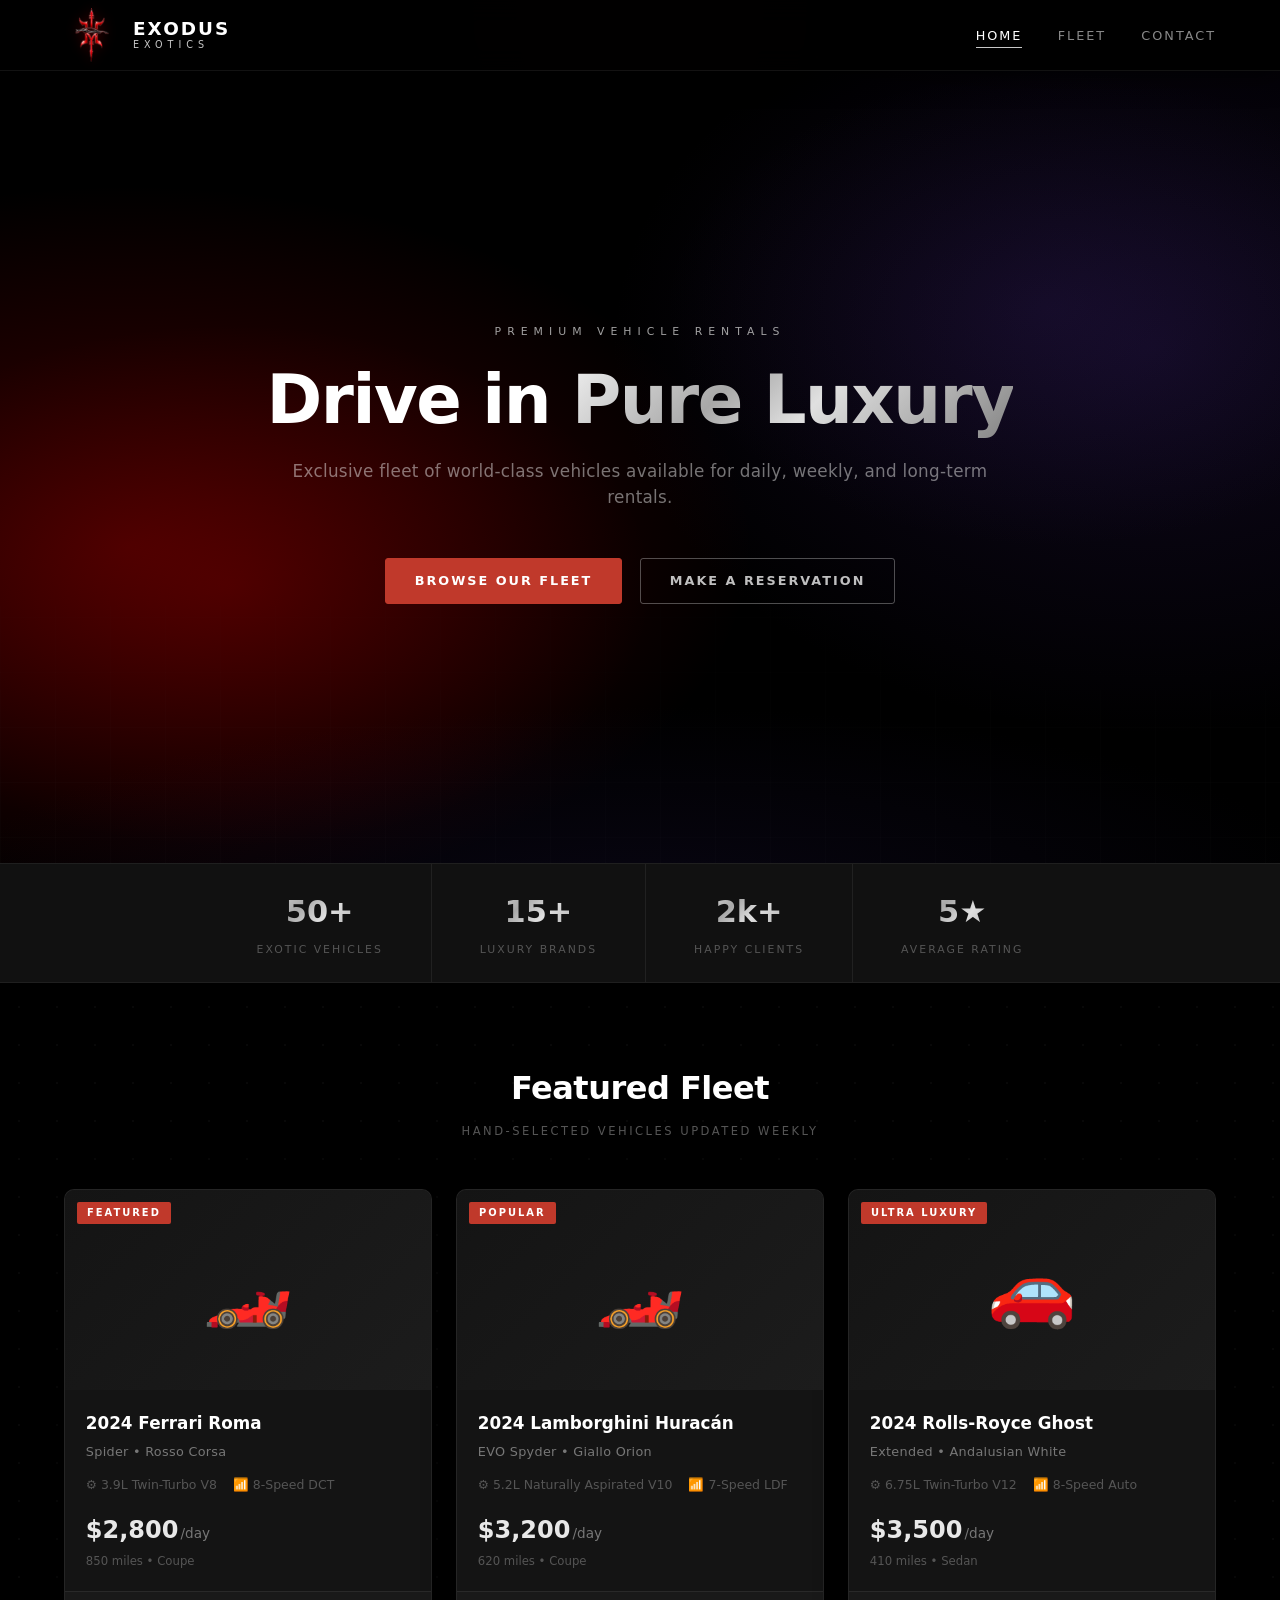
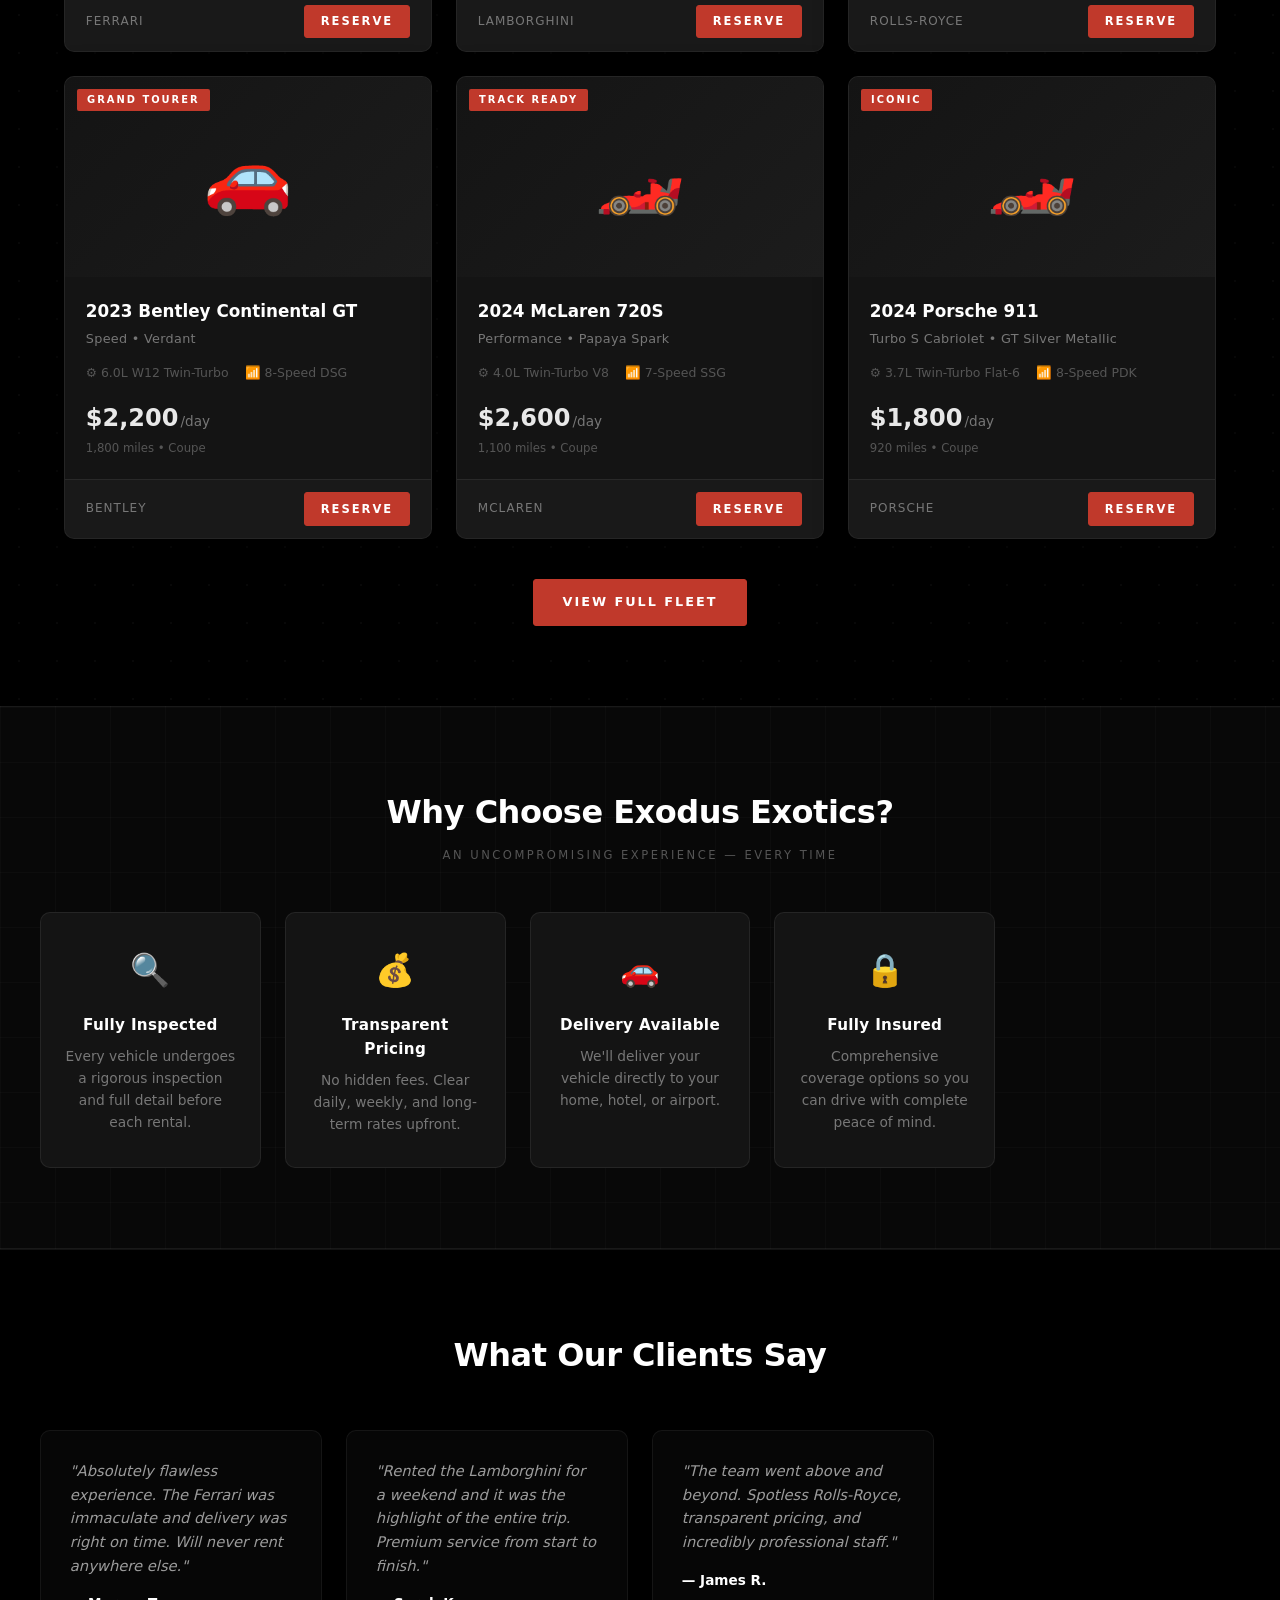
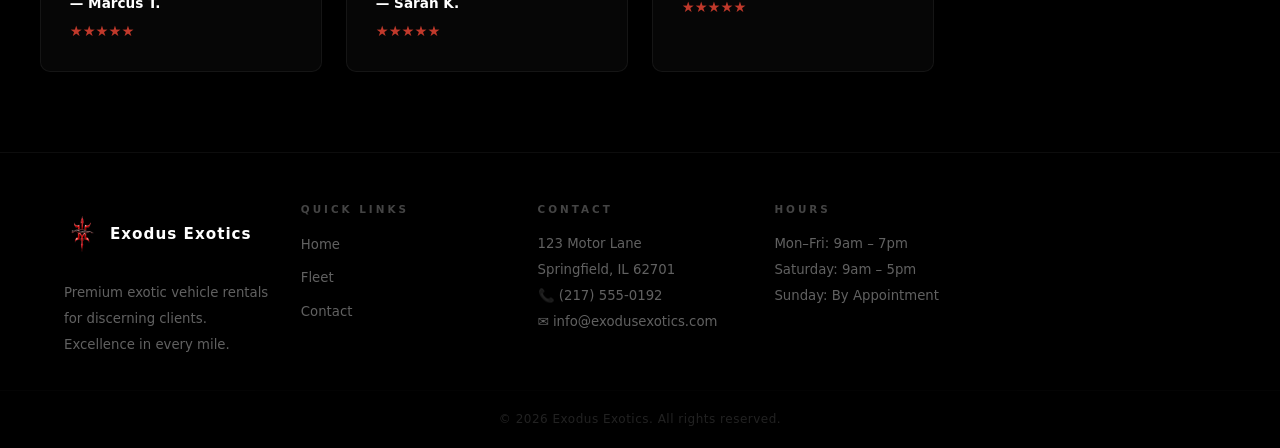
==== index.html @ 850cd9f9 "Initial commit — Exodus Exotics website Co-Authored-By: Claude Sonnet 4.6 <noreply@anthropic.com>" ====
<!DOCTYPE html>
<html lang="en">
<head>
  <meta charset="UTF-8" />
  <meta name="viewport" content="width=device-width, initial-scale=1.0" />
  <title>Exodus Exotics | Premium Vehicle Rentals</title>
  <link rel="stylesheet" href="css/style.css" />
</head>
<body>

  <!-- PRELOADER -->
  <div id="preloader" aria-hidden="true">
    <img src="images/logo-transparent.svg" alt="" class="pre-logo" />
    <div class="pre-brand">Exodus Exotics</div>
    <div class="pre-tagline">Premium Vehicle Experience</div>
    <div class="pre-bar"></div>
  </div>

  <!-- NAVBAR -->
  <nav class="navbar">
    <div class="nav-container">
      <a href="index.html" class="logo">
        <img src="images/logo-transparent.svg" alt="Exodus Exotics" class="logo-img" />
        <span class="logo-text">Exodus<span class="logo-accent">Exotics</span></span>
      </a>
      <ul class="nav-links">
        <li><a href="index.html" class="active">Home</a></li>
        <li><a href="inventory.html">Fleet</a></li>
        <li><a href="contact.html">Contact</a></li>
      </ul>
      <button class="nav-toggle" id="navToggle">&#9776;</button>
    </div>
  </nav>

  <!-- HERO -->
  <section class="hero">
    <div class="hero-content">
      <span class="hero-eyebrow">Premium Vehicle Rentals</span>
      <h1>Drive in <span>Pure Luxury</span></h1>
      <p>Exclusive fleet of world-class vehicles available for daily, weekly, and long-term rentals.</p>
      <a href="inventory.html" class="btn btn-primary">Browse Our Fleet</a>
      <a href="contact.html" class="btn btn-outline">Make a Reservation</a>
    </div>
  </section>

  <!-- STATS BAR -->
  <section class="stats-bar">
    <div class="stat"><span class="stat-num">50+</span><span class="stat-label">Exotic Vehicles</span></div>
    <div class="stat"><span class="stat-num">15+</span><span class="stat-label">Luxury Brands</span></div>
    <div class="stat"><span class="stat-num">2k+</span><span class="stat-label">Happy Clients</span></div>
    <div class="stat"><span class="stat-num">5&#9733;</span><span class="stat-label">Average Rating</span></div>
  </section>

  <!-- FEATURED FLEET -->
  <section class="section">
    <div class="section-header">
      <h2>Featured Fleet</h2>
      <p>Hand-selected vehicles updated weekly</p>
    </div>
    <div class="car-grid" id="featuredGrid"></div>
    <div class="center-btn">
      <a href="inventory.html" class="btn btn-primary">View Full Fleet</a>
    </div>
  </section>

  <!-- WHY US -->
  <section class="section why-us">
    <div class="section-header">
      <h2>Why Choose Exodus Exotics?</h2>
      <p>An uncompromising experience — every time</p>
    </div>
    <div class="features-grid">
      <div class="feature-card">
        <div class="feature-icon">&#128269;</div>
        <h3>Fully Inspected</h3>
        <p>Every vehicle undergoes a rigorous inspection and full detail before each rental.</p>
      </div>
      <div class="feature-card">
        <div class="feature-icon">&#128176;</div>
        <h3>Transparent Pricing</h3>
        <p>No hidden fees. Clear daily, weekly, and long-term rates upfront.</p>
      </div>
      <div class="feature-card">
        <div class="feature-icon">&#128663;</div>
        <h3>Delivery Available</h3>
        <p>We'll deliver your vehicle directly to your home, hotel, or airport.</p>
      </div>
      <div class="feature-card">
        <div class="feature-icon">&#128274;</div>
        <h3>Fully Insured</h3>
        <p>Comprehensive coverage options so you can drive with complete peace of mind.</p>
      </div>
    </div>
  </section>

  <!-- TESTIMONIALS -->
  <section class="section testimonials">
    <div class="section-header">
      <h2>What Our Clients Say</h2>
    </div>
    <div class="testimonial-grid">
      <div class="testimonial-card">
        <p>"Absolutely flawless experience. The Ferrari was immaculate and delivery was right on time. Will never rent anywhere else."</p>
        <div class="testimonial-author">— Marcus T.</div>
        <div class="stars">&#9733;&#9733;&#9733;&#9733;&#9733;</div>
      </div>
      <div class="testimonial-card">
        <p>"Rented the Lamborghini for a weekend and it was the highlight of the entire trip. Premium service from start to finish."</p>
        <div class="testimonial-author">— Sarah K.</div>
        <div class="stars">&#9733;&#9733;&#9733;&#9733;&#9733;</div>
      </div>
      <div class="testimonial-card">
        <p>"The team went above and beyond. Spotless Rolls-Royce, transparent pricing, and incredibly professional staff."</p>
        <div class="testimonial-author">— James R.</div>
        <div class="stars">&#9733;&#9733;&#9733;&#9733;&#9733;</div>
      </div>
    </div>
  </section>

  <!-- FOOTER -->
  <footer class="footer">
    <div class="footer-container">
      <div class="footer-col">
        <h3>
          <img src="images/logo-transparent.svg" alt="" class="footer-logo-img" />
          Exodus Exotics
        </h3>
        <p>Premium exotic vehicle rentals for discerning clients. Excellence in every mile.</p>
      </div>
      <div class="footer-col">
        <h4>Quick Links</h4>
        <ul>
          <li><a href="index.html">Home</a></li>
          <li><a href="inventory.html">Fleet</a></li>
          <li><a href="contact.html">Contact</a></li>
        </ul>
      </div>
      <div class="footer-col">
        <h4>Contact</h4>
        <p>123 Motor Lane<br>Springfield, IL 62701</p>
        <p>&#128222; (217) 555-0192</p>
        <p>&#9993; info@exodusexotics.com</p>
      </div>
      <div class="footer-col">
        <h4>Hours</h4>
        <p>Mon–Fri: 9am – 7pm</p>
        <p>Saturday: 9am – 5pm</p>
        <p>Sunday: By Appointment</p>
      </div>
    </div>
    <div class="footer-bottom">
      <p>&copy; 2026 Exodus Exotics. All rights reserved.</p>
    </div>
  </footer>

  <script src="js/data.js"></script>
  <script src="js/main.js"></script>
</body>
</html>
---- css/style.css ----
/* ===== RESET & BASE ===== */
*, *::before, *::after { box-sizing: border-box; margin: 0; padding: 0; }

:root {
  --primary:      #c0392b;
  --primary-dark: #922b21;
  --silver:       #c8c8c8;
  --silver-light: #e8e8e8;
  --dark:         #000000;
  --dark2:        #0a0a0a;
  --mid:          #111111;
  --surface:      #141414;
  --surface2:     #1a1a1a;
  --white:        #ffffff;
  --gray:         #777777;
  --border:       rgba(255,255,255,0.07);
  --border-light: #dde1e7;
  --shadow:       0 4px 30px rgba(0,0,0,0.6);
  --radius:       10px;
  --font:         'Segoe UI', system-ui, -apple-system, sans-serif;
  --chrome:       linear-gradient(135deg, #f0f0f0 0%, #a8a8a8 35%, #e0e0e0 55%, #848484 100%);
}

html { scroll-behavior: smooth; }

body {
  font-family: var(--font);
  background-color: #000;
  background-image:
    radial-gradient(ellipse 80% 35% at 50% 0%, rgba(160,0,0,0.10) 0%, transparent 70%),
    radial-gradient(rgba(255,255,255,0.03) 1px, transparent 1px);
  background-size: auto, 38px 38px;
  color: #c8c8c8;
  line-height: 1.6;
}

a { text-decoration: none; color: inherit; }
ul { list-style: none; }
img { max-width: 100%; display: block; }

/* ===== PRELOADER ===== */
#preloader {
  position: fixed;
  inset: 0;
  z-index: 99999;
  background: #000;
  display: flex;
  align-items: center;
  justify-content: center;
  flex-direction: column;
  gap: 0;
  transition: opacity 0.9s ease, visibility 0.9s ease;
}

#preloader.done {
  opacity: 0;
  visibility: hidden;
  pointer-events: none;
}

.pre-logo {
  width: 220px;
  height: auto;
  animation: logoSpin 1.5s cubic-bezier(0.175, 0.885, 0.32, 1.275) forwards,
             logoGlowPulse 3s ease-in-out 1.5s infinite;
}

@keyframes logoSpin {
  0%   { transform: rotate(-360deg) scale(0.15); opacity: 0;
         filter: brightness(4) drop-shadow(0 0 40px rgba(220,0,0,1)) drop-shadow(0 0 80px rgba(180,0,0,0.8)); }
  40%  { opacity: 1;
         filter: brightness(2.5) drop-shadow(0 0 30px rgba(220,0,0,0.9)) drop-shadow(0 0 60px rgba(160,0,0,0.6)); }
  60%  { transform: rotate(16deg) scale(1.1);
         filter: brightness(1.8) drop-shadow(0 0 20px rgba(200,0,0,0.7)); }
  78%  { transform: rotate(-6deg) scale(0.97);
         filter: brightness(1.3) drop-shadow(0 0 14px rgba(180,0,0,0.5)); }
  90%  { transform: rotate(3deg)  scale(1.01);
         filter: brightness(1.1) drop-shadow(0 0 10px rgba(160,0,0,0.35)); }
  100% { transform: rotate(0deg)  scale(1);    opacity: 1;
         filter: brightness(1)   drop-shadow(0 0 8px rgba(150,0,0,0.25)); }
}

@keyframes logoGlowPulse {
  0%, 100% { filter: brightness(1)   drop-shadow(0 0 6px rgba(150,0,0,0.2)); }
  50%       { filter: brightness(1.15) drop-shadow(0 0 22px rgba(200,0,0,0.55)) drop-shadow(0 0 40px rgba(150,0,0,0.25)); }
}

.pre-brand {
  color: var(--white);
  font-size: 1.8rem;
  letter-spacing: 7px;
  text-transform: uppercase;
  margin-top: 0.1rem;
  opacity: 0;
  animation: fadeSlideUp 0.7s ease 0.85s forwards;
}

.pre-tagline {
  color: #555;
  font-size: 0.68rem;
  letter-spacing: 3px;
  text-transform: uppercase;
  margin-top: 0.4rem;
  opacity: 0;
  animation: fadeSlideUp 0.5s ease 1.1s forwards;
}

.pre-bar {
  width: 50px;
  height: 1px;
  background: linear-gradient(90deg, transparent, var(--silver), transparent);
  margin-top: 1rem;
  opacity: 0;
  animation: fadeSlideUp 0.4s ease 1.3s forwards;
}

@keyframes fadeSlideUp {
  from { opacity: 0; transform: translateY(12px); }
  to   { opacity: 1; transform: translateY(0); }
}

/* ===== NAVBAR ===== */
.navbar {
  position: sticky;
  top: 0;
  z-index: 1000;
  background: rgba(0,0,0,0.92);
  backdrop-filter: blur(12px);
  -webkit-backdrop-filter: blur(12px);
  border-bottom: 1px solid rgba(255,255,255,0.07);
  box-shadow: 0 2px 30px rgba(0,0,0,0.7);
}

.nav-container {
  max-width: 1200px;
  margin: 0 auto;
  padding: 0 1.5rem;
  display: flex;
  align-items: center;
  justify-content: space-between;
  height: 70px;
}

/* ===== LOGO ===== */
.logo {
  display: flex;
  align-items: center;
  gap: 0.8rem;
  text-decoration: none;
}

.logo-img {
  height: 100px;
  width: auto;
  flex-shrink: 0;
  filter: drop-shadow(0 0 6px rgba(200,0,0,0.3));
  transition: filter 0.3s;
}

.logo:hover .logo-img {
  filter: drop-shadow(0 0 14px rgba(220,0,0,0.65));
}

.logo-text {
  font-size: 1.15rem;
  font-weight: 700;
  color: var(--white);
  letter-spacing: 2px;
  text-transform: uppercase;
  line-height: 1.1;
}

.logo-text .logo-accent {
  display: block;
  font-size: 0.6rem;
  font-weight: 400;
  letter-spacing: 5px;
  color: var(--silver);
  text-transform: uppercase;
  margin-top: 1px;
}

.nav-links {
  display: flex;
  gap: 2.2rem;
}

.nav-links a {
  color: #888;
  font-size: 0.8rem;
  font-weight: 500;
  letter-spacing: 2px;
  text-transform: uppercase;
  transition: color 0.2s;
  padding-bottom: 4px;
  border-bottom: 1px solid transparent;
}

.nav-links a:hover,
.nav-links a.active {
  color: var(--white);
  border-bottom-color: var(--silver);
}

.nav-toggle {
  display: none;
  background: none;
  border: none;
  color: var(--white);
  font-size: 1.5rem;
  cursor: pointer;
}

/* ===== BUTTONS ===== */
.btn {
  display: inline-block;
  padding: 0.75rem 1.8rem;
  border-radius: 3px;
  font-size: 0.8rem;
  font-weight: 600;
  letter-spacing: 2px;
  text-transform: uppercase;
  cursor: pointer;
  border: 1px solid transparent;
  transition: all 0.25s;
  text-align: center;
}

.btn-primary {
  background: var(--primary);
  color: var(--white);
  border-color: var(--primary);
}

.btn-primary:hover {
  background: var(--primary-dark);
  border-color: var(--primary-dark);
  transform: translateY(-1px);
  box-shadow: 0 6px 22px rgba(192,57,43,0.38);
}

.btn-outline {
  background: transparent;
  color: rgba(255,255,255,0.75);
  border-color: rgba(255,255,255,0.3);
}

.btn-outline:hover {
  background: rgba(255,255,255,0.06);
  border-color: rgba(255,255,255,0.6);
  color: var(--white);
}

.full-width { width: 100%; }

/* ===== HERO ===== */
.hero {
  min-height: 88vh;
  display: flex;
  align-items: center;
  justify-content: center;
  text-align: center;
  padding: 4rem 1.5rem;
  position: relative;
  overflow: hidden;
  background:
    radial-gradient(ellipse 75% 70% at 10% 60%, rgba(180,0,0,0.32) 0%, transparent 65%),
    radial-gradient(ellipse 65% 75% at 90% 35%, rgba(55,30,110,0.26) 0%, transparent 65%),
    radial-gradient(ellipse 100% 45% at 50% 105%, rgba(15,10,35,0.5) 0%, transparent 55%),
    #000000;
}

/* Animated glow pulse */
.hero::before {
  content: '';
  position: absolute;
  inset: 0;
  background:
    radial-gradient(ellipse 55% 55% at 18% 65%, rgba(210,0,0,0.20) 0%, transparent 60%),
    radial-gradient(ellipse 50% 50% at 82% 30%, rgba(70,40,130,0.18) 0%, transparent 60%);
  animation: heroPulse 9s ease-in-out infinite alternate;
  pointer-events: none;
}

/* Perspective grid at bottom */
.hero::after {
  content: '';
  position: absolute;
  bottom: 0;
  left: 0;
  right: 0;
  height: 38%;
  background:
    linear-gradient(rgba(255,255,255,0.028) 1px, transparent 1px),
    linear-gradient(90deg, rgba(255,255,255,0.028) 1px, transparent 1px);
  background-size: 55px 55px;
  -webkit-mask-image: linear-gradient(to top, rgba(0,0,0,0.5) 0%, transparent 100%);
  mask-image: linear-gradient(to top, rgba(0,0,0,0.5) 0%, transparent 100%);
  pointer-events: none;
}

@keyframes heroPulse {
  0%   { opacity: 0.5; transform: scale(1); }
  100% { opacity: 1;   transform: scale(1.12); }
}

.hero-content {
  position: relative;
  z-index: 1;
  max-width: 760px;
}

.hero-eyebrow {
  display: block;
  font-size: 0.68rem;
  letter-spacing: 6px;
  text-transform: uppercase;
  color: var(--silver);
  margin-bottom: 1.4rem;
  opacity: 0.8;
}

.hero-content h1 {
  font-size: clamp(2.5rem, 5.5vw, 4.2rem);
  font-weight: 800;
  color: var(--white);
  margin-bottom: 1.2rem;
  line-height: 1.12;
  letter-spacing: -1.5px;
}

.hero-content h1 span {
  background: var(--chrome);
  -webkit-background-clip: text;
  -webkit-text-fill-color: transparent;
  background-clip: text;
}

.hero-content p {
  font-size: 1.05rem;
  color: rgba(255,255,255,0.45);
  margin-bottom: 2.5rem;
  letter-spacing: 0.3px;
}

.hero-content .btn { margin: 0.4rem; }

/* ===== STATS BAR ===== */
.stats-bar {
  background: var(--mid);
  border-top: 1px solid rgba(255,255,255,0.06);
  border-bottom: 1px solid rgba(255,255,255,0.06);
  display: flex;
  justify-content: center;
  flex-wrap: wrap;
}

.stat {
  padding: 1.5rem 3rem;
  text-align: center;
  display: flex;
  flex-direction: column;
  border-right: 1px solid rgba(255,255,255,0.07);
}

.stat:last-child { border-right: none; }

.stat-num {
  font-size: 1.9rem;
  font-weight: 800;
  background: var(--chrome);
  -webkit-background-clip: text;
  -webkit-text-fill-color: transparent;
  background-clip: text;
}

.stat-label {
  font-size: 0.68rem;
  color: #555;
  letter-spacing: 2px;
  text-transform: uppercase;
  margin-top: 0.25rem;
}

/* ===== SECTIONS ===== */
.section {
  max-width: 1200px;
  margin: 0 auto;
  padding: 5rem 1.5rem;
}

.section-header {
  text-align: center;
  margin-bottom: 3rem;
}

.section-header h2 {
  font-size: 2rem;
  font-weight: 700;
  color: var(--white);
  margin-bottom: 0.5rem;
  letter-spacing: -0.5px;
}

.section-header p {
  color: #555;
  font-size: 0.72rem;
  letter-spacing: 2.5px;
  text-transform: uppercase;
}

.center-btn { text-align: center; margin-top: 2.5rem; }

/* ===== PAGE HERO ===== */
.page-hero {
  position: relative;
  overflow: hidden;
  background:
    radial-gradient(ellipse 75% 80% at 12% 55%, rgba(180,0,0,0.28) 0%, transparent 60%),
    radial-gradient(ellipse 65% 80% at 88% 45%, rgba(55,30,110,0.22) 0%, transparent 60%),
    radial-gradient(ellipse 100% 60% at 50% 120%, rgba(160,0,0,0.15) 0%, transparent 55%),
    #000;
  text-align: center;
  padding: 4.5rem 1.5rem;
  color: var(--white);
  border-bottom: 1px solid rgba(255,255,255,0.06);
}

.page-hero::before {
  content: '';
  position: absolute;
  inset: 0;
  background:
    radial-gradient(ellipse 55% 70% at 20% 55%, rgba(210,0,0,0.15) 0%, transparent 60%),
    radial-gradient(ellipse 50% 60% at 80% 45%, rgba(70,40,130,0.13) 0%, transparent 60%);
  animation: heroPulse 9s ease-in-out infinite alternate;
  pointer-events: none;
}

.page-hero h1 {
  position: relative;
  z-index: 1;
  font-size: 2.4rem;
  font-weight: 800;
  margin-bottom: 0.5rem;
  letter-spacing: -0.5px;
}

.page-hero p {
  position: relative;
  z-index: 1;
  color: #666;
  font-size: 0.72rem;
  letter-spacing: 3px;
  text-transform: uppercase;
}

/* ===== CAR CARDS ===== */
.car-grid {
  display: grid;
  grid-template-columns: repeat(auto-fill, minmax(300px, 1fr));
  gap: 1.5rem;
}

.car-card {
  background: var(--surface);
  border-radius: var(--radius);
  overflow: hidden;
  box-shadow: var(--shadow);
  border: 1px solid var(--border);
  transition: transform 0.25s, box-shadow 0.25s, border-color 0.25s;
  cursor: pointer;
}

.car-card:hover {
  transform: translateY(-5px);
  box-shadow: 0 16px 50px rgba(0,0,0,0.7);
  border-color: rgba(200,200,200,0.18);
}

.car-img {
  width: 100%;
  height: 200px;
  object-fit: cover;
  background: linear-gradient(135deg, #141414, #1c1c1c);
  display: flex;
  align-items: center;
  justify-content: center;
  font-size: 4.5rem;
}

.car-badge {
  position: absolute;
  top: 12px;
  left: 12px;
  background: var(--primary);
  color: var(--white);
  font-size: 0.62rem;
  font-weight: 700;
  padding: 3px 10px;
  border-radius: 2px;
  letter-spacing: 2px;
  text-transform: uppercase;
}

.car-img-wrap { position: relative; }

.car-body { padding: 1.3rem; }

.car-title {
  font-size: 1.05rem;
  font-weight: 700;
  color: var(--white);
  margin-bottom: 0.3rem;
}

.car-sub {
  font-size: 0.8rem;
  color: var(--gray);
  margin-bottom: 0.8rem;
  letter-spacing: 0.3px;
}

.car-specs {
  display: flex;
  gap: 1rem;
  font-size: 0.78rem;
  color: #555;
  margin-bottom: 1rem;
  flex-wrap: wrap;
}

.car-price {
  font-size: 1.5rem;
  font-weight: 800;
  color: var(--silver-light);
}

.per-day {
  font-size: 0.85rem;
  font-weight: 400;
  color: var(--gray);
  margin-left: 2px;
}

.car-price-note {
  font-size: 0.73rem;
  color: #555;
  margin-top: 2px;
}

.car-footer {
  display: flex;
  justify-content: space-between;
  align-items: center;
  padding: 0.8rem 1.3rem;
  border-top: 1px solid var(--border);
  background: rgba(255,255,255,0.02);
}

.car-footer .btn { padding: 0.4rem 1rem; font-size: 0.72rem; }

/* ===== FEATURES GRID ===== */
.features-grid {
  display: grid;
  grid-template-columns: repeat(auto-fill, minmax(220px, 1fr));
  gap: 1.5rem;
}

.feature-card {
  background: var(--surface);
  border-radius: var(--radius);
  padding: 2rem 1.5rem;
  text-align: center;
  border: 1px solid var(--border);
  transition: transform 0.22s, border-color 0.22s;
}

.feature-card:hover {
  transform: translateY(-3px);
  border-color: rgba(200,200,200,0.18);
}

.feature-icon { font-size: 2rem; margin-bottom: 1rem; }
.feature-card h3 { font-size: 0.95rem; margin-bottom: 0.5rem; color: var(--white); letter-spacing: 0.3px; }
.feature-card p { font-size: 0.86rem; color: var(--gray); }

/* ===== WHY US ===== */
.why-us {
  background-color: #080808;
  background-image:
    linear-gradient(rgba(255,255,255,0.02) 1px, transparent 1px),
    linear-gradient(90deg, rgba(255,255,255,0.02) 1px, transparent 1px);
  background-size: 55px 55px;
  border-top: 1px solid var(--border);
  border-bottom: 1px solid var(--border);
  padding-top: 5rem;
  padding-bottom: 5rem;
  max-width: none;
}
.why-us > * { max-width: 1200px; margin-left: auto; margin-right: auto; }

/* ===== TESTIMONIALS ===== */
.testimonials {
  background: #000;
  border-top: 1px solid var(--border);
  padding: 5rem 1.5rem;
  max-width: none;
}
.testimonials .section-header h2 { color: var(--white); }

.testimonial-grid {
  display: grid;
  grid-template-columns: repeat(auto-fill, minmax(270px, 1fr));
  gap: 1.5rem;
  max-width: 1200px;
  margin: 0 auto;
}

.testimonial-card {
  background: rgba(255,255,255,0.025);
  border: 1px solid rgba(255,255,255,0.06);
  border-radius: var(--radius);
  padding: 1.8rem;
  color: rgba(255,255,255,0.6);
  transition: border-color 0.22s;
}

.testimonial-card:hover { border-color: rgba(200,200,200,0.18); }
.testimonial-card p { margin-bottom: 1rem; font-style: italic; font-size: 0.92rem; }
.testimonial-author { font-weight: 700; color: var(--white); font-size: 0.85rem; }
.stars { color: var(--primary); font-size: 0.9rem; margin-top: 0.3rem; }

/* ===== INVENTORY PAGE ===== */
.inventory-section {
  max-width: 1200px;
  margin: 0 auto;
  padding: 2rem 1.5rem 5rem;
}


.results-bar {
  display: flex;
  justify-content: space-between;
  align-items: center;
  margin-bottom: 1.5rem;
}

#resultsCount { font-size: 0.85rem; color: var(--gray); letter-spacing: 0.5px; }

#sortBy {
  padding: 0.65rem 1.1rem;
  border: 1px solid rgba(255,255,255,0.08);
  border-radius: 3px;
  font-size: 1rem;
  background: var(--surface);
  color: #bbb;
}

.no-results {
  text-align: center;
  padding: 4rem;
  color: var(--gray);
  font-size: 1rem;
  grid-column: 1/-1;
}

/* ===== CAR DETAIL PAGE ===== */
.breadcrumb {
  max-width: 1200px;
  margin: 1.5rem auto;
  padding: 0 1.5rem;
}

.breadcrumb a {
  color: var(--silver);
  font-weight: 500;
  font-size: 0.82rem;
  letter-spacing: 0.5px;
  transition: color 0.2s;
}

.breadcrumb a:hover { color: var(--white); }

.car-detail-section {
  max-width: 1200px;
  margin: 0 auto;
  padding: 0 1.5rem 4rem;
}

.detail-layout {
  display: grid;
  grid-template-columns: 1fr 380px;
  gap: 2.5rem;
  align-items: start;
}

.detail-main-img {
  width: 100%;
  height: 380px;
  background: linear-gradient(135deg, #111, #1a1a1a);
  border-radius: var(--radius);
  border: 1px solid var(--border);
  display: flex;
  align-items: center;
  justify-content: center;
  font-size: 7rem;
  margin-bottom: 1rem;
}

.detail-title { font-size: 2rem; font-weight: 800; color: var(--white); }
.detail-sub { color: var(--gray); margin-bottom: 1rem; font-size: 0.85rem; letter-spacing: 0.5px; }
.detail-price {
  font-size: 2.2rem;
  font-weight: 800;
  color: var(--silver-light);
  margin-bottom: 0.5rem;
}

.detail-specs-grid {
  display: grid;
  grid-template-columns: 1fr 1fr;
  gap: 0.8rem;
  margin: 1.5rem 0;
  background: var(--surface);
  border-radius: var(--radius);
  border: 1px solid var(--border);
  padding: 1.2rem;
}

.spec-item { font-size: 0.88rem; }
.spec-label { color: #555; font-size: 0.68rem; text-transform: uppercase; letter-spacing: 1.5px; }
.spec-value { font-weight: 600; color: var(--white); }

.detail-features { margin-top: 1.5rem; }
.detail-features h3 { font-size: 0.95rem; margin-bottom: 0.8rem; color: var(--white); letter-spacing: 0.5px; }
.features-list { display: flex; flex-wrap: wrap; gap: 0.5rem; }
.feature-tag {
  background: var(--surface);
  border: 1px solid var(--border);
  border-radius: 2px;
  padding: 0.3rem 0.9rem;
  font-size: 0.75rem;
  color: #888;
  letter-spacing: 0.5px;
}

.detail-sidebar { position: sticky; top: 86px; }

.sidebar-card {
  background: var(--surface);
  border: 1px solid var(--border);
  border-radius: var(--radius);
  padding: 1.8rem;
  box-shadow: var(--shadow);
}

.sidebar-card h3 { font-size: 1.05rem; margin-bottom: 1.2rem; color: var(--white); }
.sidebar-card .btn { margin-bottom: 0.8rem; }

.contact-form .form-group { margin-bottom: 1rem; }
.contact-form label {
  display: block;
  font-size: 0.68rem;
  font-weight: 600;
  margin-bottom: 0.3rem;
  color: #555;
  text-transform: uppercase;
  letter-spacing: 1.5px;
}
.contact-form input,
.contact-form select,
.contact-form textarea {
  width: 100%;
  padding: 0.65rem 0.9rem;
  border: 1px solid rgba(255,255,255,0.08);
  border-radius: 3px;
  font-size: 0.86rem;
  font-family: var(--font);
  color: #ccc;
  background: var(--surface2);
  transition: border-color 0.2s;
}
.contact-form input:focus,
.contact-form select:focus,
.contact-form textarea:focus {
  outline: none;
  border-color: rgba(200,200,200,0.25);
}

.form-row { display: grid; grid-template-columns: 1fr 1fr; gap: 1rem; }

.loading { text-align: center; padding: 4rem; color: var(--gray); }

/* ===== RATES PAGE ===== */
.financing-layout {
  display: grid;
  grid-template-columns: 1fr 1fr;
  gap: 2.5rem;
  align-items: start;
}

.calc-card, .apply-card {
  background: var(--surface);
  border: 1px solid var(--border);
  border-radius: var(--radius);
  padding: 2rem;
  box-shadow: var(--shadow);
}

.calc-card h2, .apply-card h2 { font-size: 1.35rem; margin-bottom: 0.3rem; color: var(--white); }
.calc-card > p, .apply-card > p { color: var(--gray); margin-bottom: 1.5rem; font-size: 0.86rem; }

.calc-form { display: flex; flex-direction: column; gap: 1rem; }
.calc-form .form-group { display: flex; flex-direction: column; gap: 0.3rem; }
.calc-form label {
  font-size: 0.68rem;
  font-weight: 600;
  color: #555;
  text-transform: uppercase;
  letter-spacing: 1.5px;
}
.calc-form input,
.calc-form select {
  padding: 0.65rem 0.9rem;
  border: 1px solid rgba(255,255,255,0.08);
  border-radius: 3px;
  font-size: 0.86rem;
  background: var(--surface2);
  color: #ccc;
}

.calc-results {
  margin-top: 1.5rem;
  border-top: 1px solid var(--border);
  padding-top: 1.2rem;
  display: flex;
  flex-direction: column;
  gap: 0.7rem;
}

.result-row {
  display: flex;
  justify-content: space-between;
  align-items: center;
  font-size: 0.88rem;
}

.result-row span:first-child { color: var(--gray); }
.result-row span:last-child { font-weight: 600; color: var(--white); }

.big-number {
  font-size: 1.6rem !important;
  font-weight: 800 !important;
  color: var(--silver-light) !important;
}

/* ===== CONTACT PAGE ===== */
.contact-layout {
  display: grid;
  grid-template-columns: 380px 1fr;
  gap: 2.5rem;
  align-items: start;
}

.contact-info h2 { font-size: 1.5rem; margin-bottom: 0.8rem; color: var(--white); }
.contact-info > p { color: var(--gray); margin-bottom: 1.8rem; font-size: 0.88rem; }

.info-item {
  display: flex;
  gap: 1rem;
  margin-bottom: 1.5rem;
  align-items: flex-start;
}

.info-icon { font-size: 1.3rem; width: 36px; flex-shrink: 0; margin-top: 2px; }
.info-item strong { display: block; margin-bottom: 0.2rem; color: var(--white); font-size: 0.82rem; letter-spacing: 0.5px; }
.info-item div { font-size: 0.86rem; color: var(--gray); }

.map-placeholder {
  background: var(--surface);
  border: 1px solid var(--border);
  border-radius: var(--radius);
  height: 220px;
  display: flex;
  flex-direction: column;
  align-items: center;
  justify-content: center;
  color: #444;
  gap: 0.5rem;
  margin-top: 1.5rem;
  font-size: 1.4rem;
}

.map-placeholder p { font-size: 0.78rem; }

.contact-form-card {
  background: var(--surface);
  border: 1px solid var(--border);
  border-radius: var(--radius);
  padding: 2rem;
  box-shadow: var(--shadow);
}

.contact-form-card h2 { font-size: 1.35rem; margin-bottom: 1.5rem; color: var(--white); }

.success-msg {
  background: rgba(39,174,96,0.08);
  color: #6fcf97;
  border: 1px solid rgba(39,174,96,0.22);
  border-radius: 3px;
  padding: 1rem 1.2rem;
  margin-top: 1rem;
  font-weight: 500;
  font-size: 0.86rem;
}

/* ===== FOOTER ===== */
.footer {
  background: #000;
  color: rgba(255,255,255,0.38);
  padding-top: 3rem;
  border-top: 1px solid rgba(255,255,255,0.05);
}

.footer-container {
  max-width: 1200px;
  margin: 0 auto;
  padding: 0 1.5rem 2rem;
  display: grid;
  grid-template-columns: repeat(auto-fill, minmax(180px, 1fr));
  gap: 2rem;
}

.footer-col h3 {
  color: var(--white);
  margin-bottom: 0.8rem;
  font-size: 0.95rem;
  letter-spacing: 1px;
  display: flex;
  align-items: center;
  gap: 0.55rem;
}

.footer-logo-img {
  height: 66px;
  width: auto;
  flex-shrink: 0;
}

.footer-col h4 {
  color: #444;
  margin-bottom: 0.8rem;
  font-size: 0.65rem;
  letter-spacing: 3px;
  text-transform: uppercase;
}

.footer-col p { font-size: 0.83rem; line-height: 1.95; }

.footer-col ul li { margin-bottom: 0.5rem; }
.footer-col ul a { font-size: 0.83rem; transition: color 0.2s; }
.footer-col ul a:hover { color: var(--silver-light); }

.footer-bottom {
  border-top: 1px solid rgba(255,255,255,0.04);
  text-align: center;
  padding: 1.2rem;
  font-size: 0.75rem;
  opacity: 0.35;
  letter-spacing: 0.5px;
}

/* ===== RESPONSIVE ===== */
@media (max-width: 900px) {
  .detail-layout,
  .financing-layout { grid-template-columns: 1fr; }
  .contact-layout { grid-template-columns: 1fr; }
  .detail-sidebar { position: static; }
}

@media (max-width: 640px) {
  .nav-links {
    display: none;
    flex-direction: column;
    position: absolute;
    top: 70px;
    left: 0;
    right: 0;
    background: rgba(0,0,0,0.97);
    border-bottom: 1px solid var(--border);
    padding: 1.2rem 1.5rem;
    gap: 1rem;
    z-index: 999;
  }
  .nav-links.open { display: flex; }
  .nav-toggle { display: block; }
  .stat { padding: 1rem 1.5rem; }
  .form-row { grid-template-columns: 1fr; }
  .logo-text .logo-accent { display: none; }
}
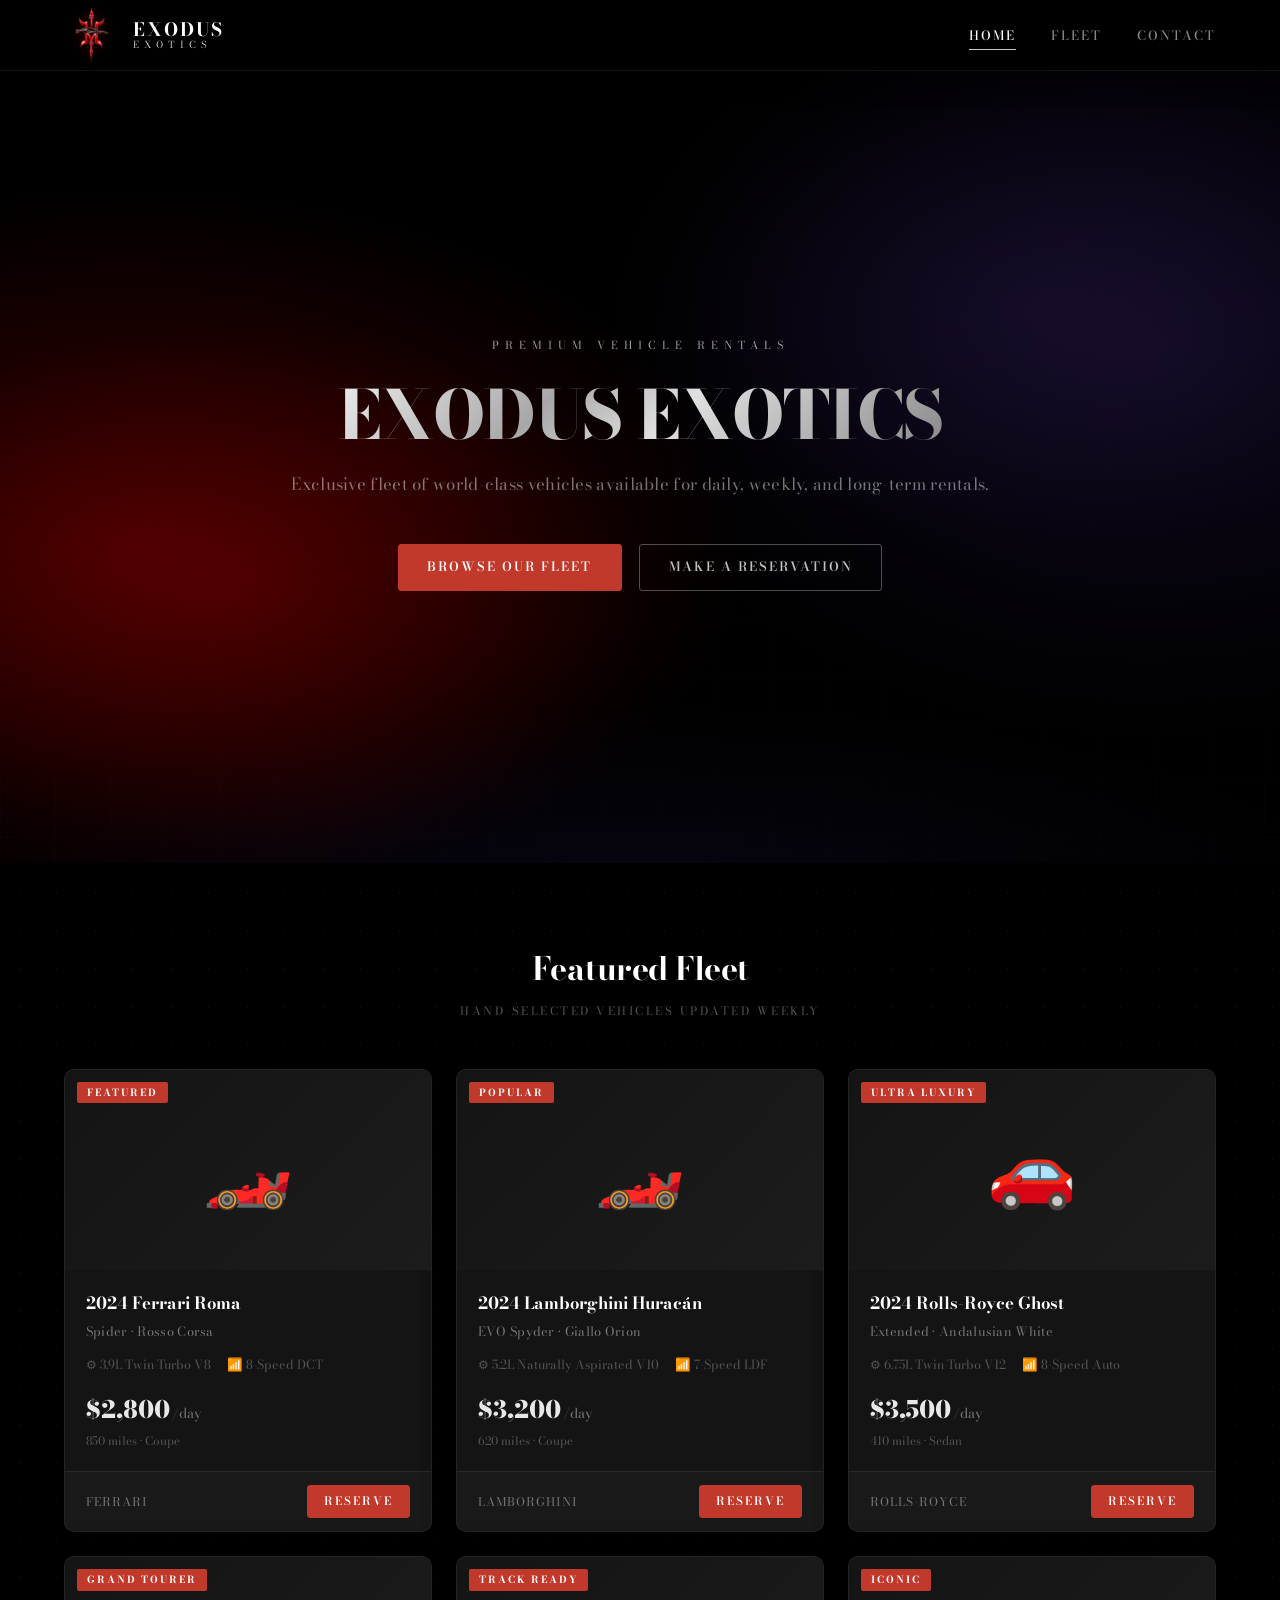
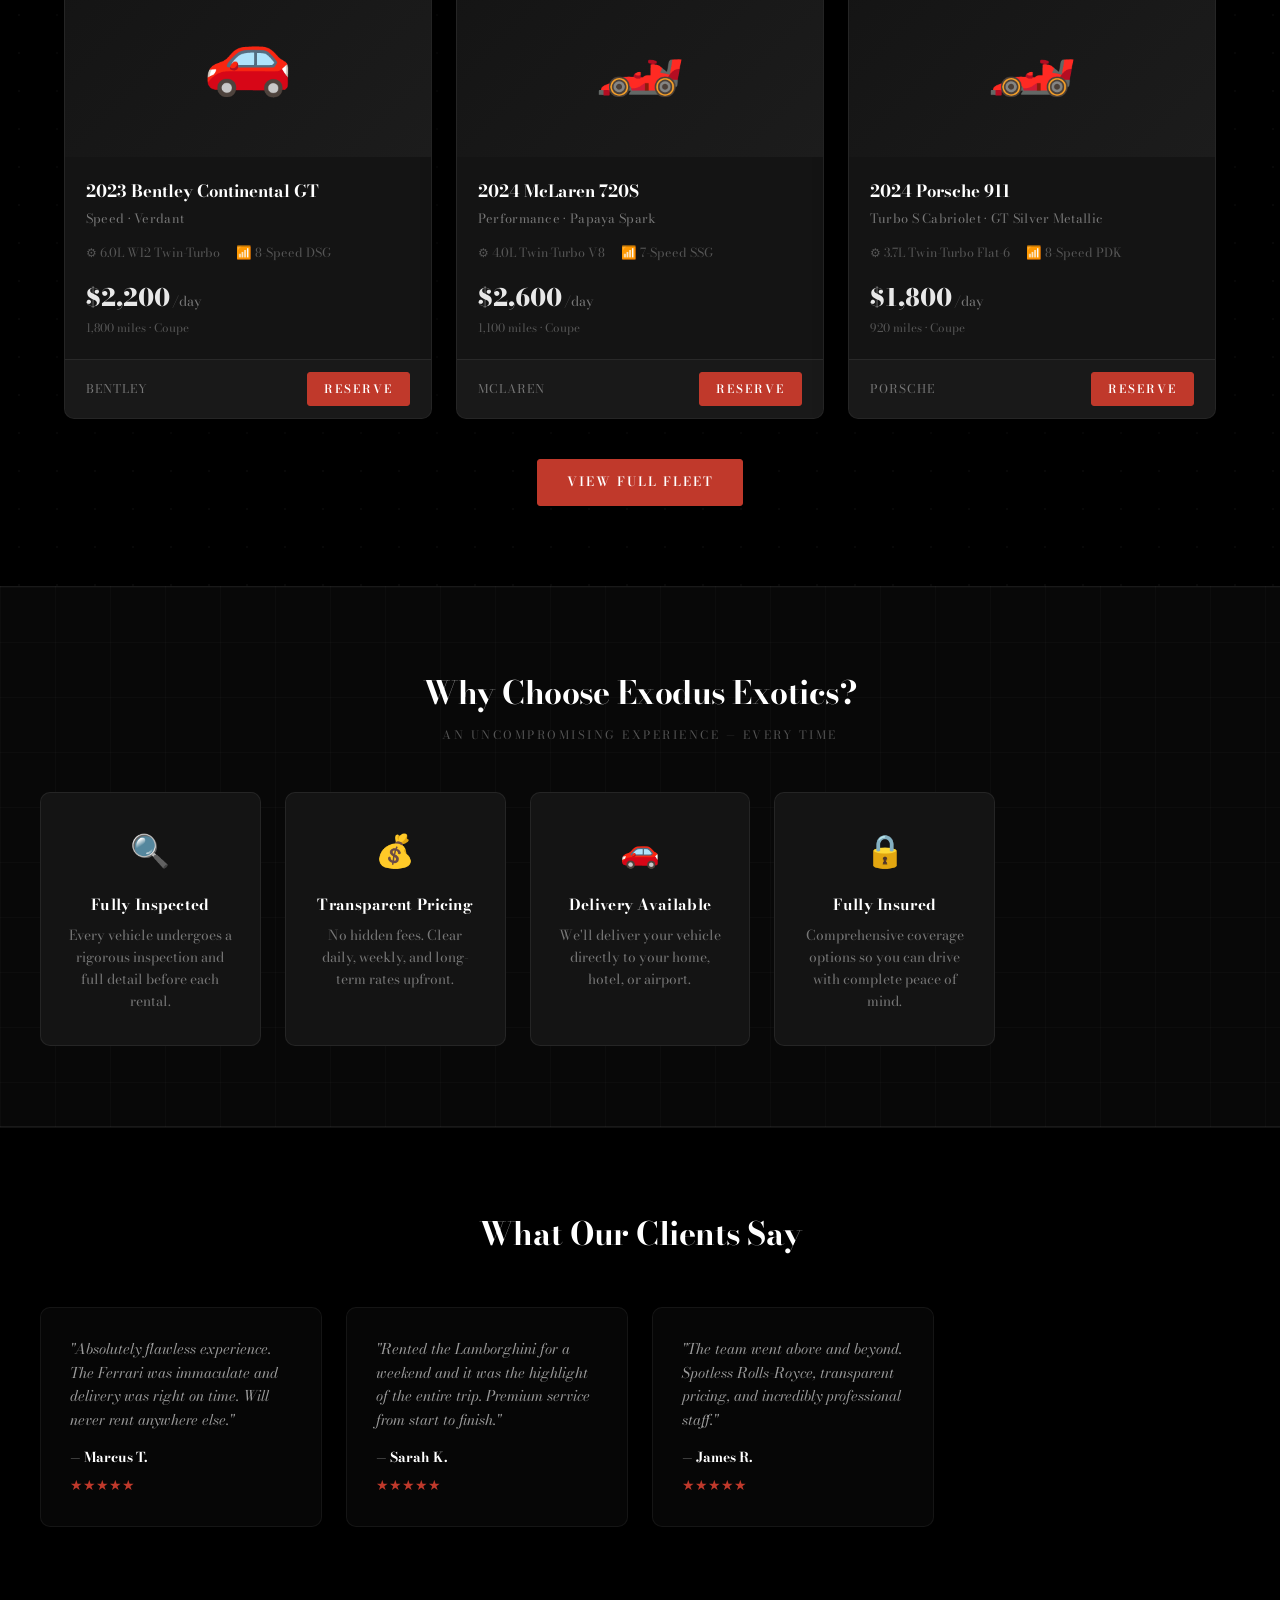
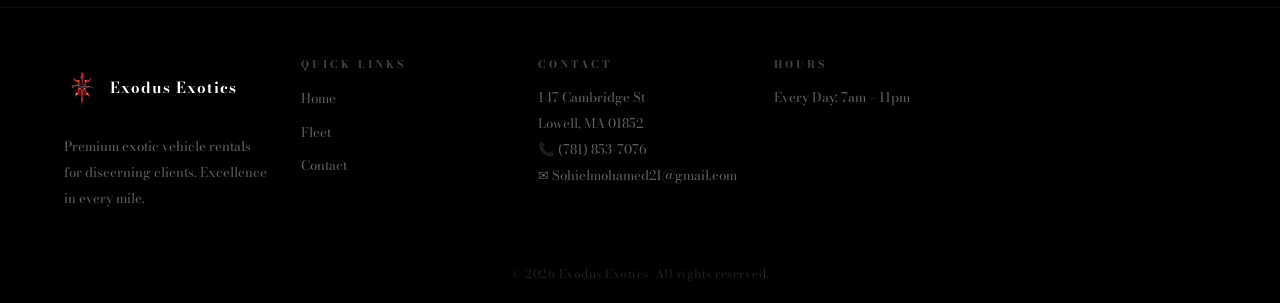
==== commit 9ee6a27d: "Add admin panel, inquiry system, and site-wide updates - Add password-protected fleet management adm" ====
--- a/index.html
+++ b/index.html
@@ -36,20 +36,13 @@
   <section class="hero">
     <div class="hero-content">
       <span class="hero-eyebrow">Premium Vehicle Rentals</span>
-      <h1>Drive in <span>Pure Luxury</span></h1>
+      <h1><span>EXODUS EXOTICS</span></h1>
       <p>Exclusive fleet of world-class vehicles available for daily, weekly, and long-term rentals.</p>
       <a href="inventory.html" class="btn btn-primary">Browse Our Fleet</a>
       <a href="contact.html" class="btn btn-outline">Make a Reservation</a>
     </div>
   </section>
 
-  <!-- STATS BAR -->
-  <section class="stats-bar">
-    <div class="stat"><span class="stat-num">50+</span><span class="stat-label">Exotic Vehicles</span></div>
-    <div class="stat"><span class="stat-num">15+</span><span class="stat-label">Luxury Brands</span></div>
-    <div class="stat"><span class="stat-num">2k+</span><span class="stat-label">Happy Clients</span></div>
-    <div class="stat"><span class="stat-num">5&#9733;</span><span class="stat-label">Average Rating</span></div>
-  </section>
 
   <!-- FEATURED FLEET -->
   <section class="section">
@@ -137,15 +130,13 @@
       </div>
       <div class="footer-col">
         <h4>Contact</h4>
-        <p>123 Motor Lane<br>Springfield, IL 62701</p>
-        <p>&#128222; (217) 555-0192</p>
-        <p>&#9993; info@exodusexotics.com</p>
+        <p>147 Cambridge St<br>Lowell, MA 01852</p>
+        <p>&#128222; (781) 853-7076</p>
+        <p>&#9993; Sohielmohamed21@gmail.com</p>
       </div>
       <div class="footer-col">
         <h4>Hours</h4>
-        <p>Mon–Fri: 9am – 7pm</p>
-        <p>Saturday: 9am – 5pm</p>
-        <p>Sunday: By Appointment</p>
+        <p>Every Day: 7am – 11pm</p>
       </div>
     </div>
     <div class="footer-bottom">
@@ -154,6 +145,7 @@
   </footer>
 
   <script src="js/data.js"></script>
+  <script src="js/store.js"></script>
   <script src="js/main.js"></script>
 </body>
 </html>
--- a/css/style.css
+++ b/css/style.css
@@ -1,3 +1,5 @@
+@import url('https://fonts.googleapis.com/css2?family=Bodoni+Moda:ital,opsz,wght@0,6..96,400;0,6..96,500;0,6..96,600;0,6..96,700;1,6..96,400&display=swap');
+
 /* ===== RESET & BASE ===== */
 *, *::before, *::after { box-sizing: border-box; margin: 0; padding: 0; }
 
@@ -17,7 +19,7 @@
   --border-light: #dde1e7;
   --shadow:       0 4px 30px rgba(0,0,0,0.6);
   --radius:       10px;
-  --font:         'Segoe UI', system-ui, -apple-system, sans-serif;
+  --font:         'Bodoni XT', 'Bodoni Moda', serif;
   --chrome:       linear-gradient(135deg, #f0f0f0 0%, #a8a8a8 35%, #e0e0e0 55%, #848484 100%);
 }
 
